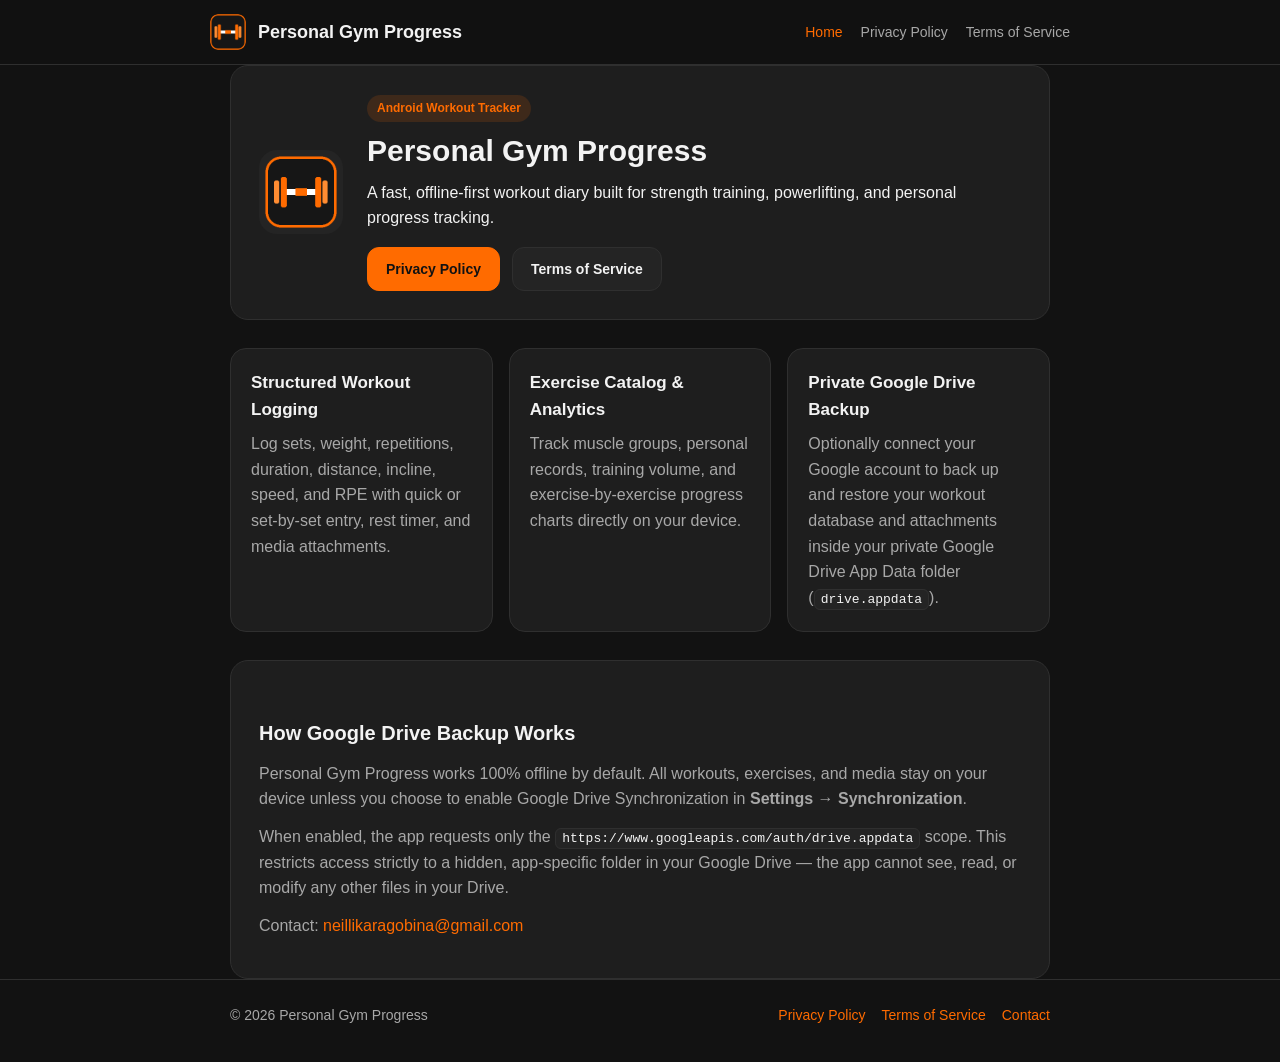
==== index.html @ 7e3b6cdd "feat: add GitHub Pages site, privacy policy, and terms of service" ====
<!DOCTYPE html>
<html lang="en">
<head>
  <meta charset="UTF-8">
  <meta name="viewport" content="width=device-width, initial-scale=1.0">
  <title>Personal Gym Progress — Workout &amp; Strength Diary</title>
  <meta name="description" content="Personal Gym Progress is an offline-first workout and powerlifting tracking app for Android with optional private Google Drive AppData backup.">
  <link rel="icon" type="image/png" href="assets/logo.png">
  <link rel="stylesheet" href="styles.css">
</head>
<body>
  <header class="site-header">
    <div class="container header-inner">
      <a class="brand" href="index.html">
        <img src="assets/logo.png" alt="Personal Gym Progress logo">
        <span>Personal Gym Progress</span>
      </a>
      <nav class="nav" aria-label="Main navigation">
        <a class="active" href="index.html">Home</a>
        <a href="privacy.html">Privacy Policy</a>
        <a href="terms.html">Terms of Service</a>
      </nav>
    </div>
  </header>

  <main class="container">
    <section class="hero">
      <img src="assets/logo.png" alt="Personal Gym Progress icon">
      <div>
        <span class="badge">Android Workout Tracker</span>
        <h1>Personal Gym Progress</h1>
        <p class="lead">
          A fast, offline-first workout diary built for strength training, powerlifting, and personal progress tracking.
        </p>
        <div class="actions">
          <a class="btn btn-primary" href="privacy.html">Privacy Policy</a>
          <a class="btn" href="terms.html">Terms of Service</a>
        </div>
      </div>
    </section>

    <section class="grid" aria-label="Key features">
      <article class="card">
        <h3>Structured Workout Logging</h3>
        <p>
          Log sets, weight, repetitions, duration, distance, incline, speed, and RPE with quick or set-by-set entry, rest timer, and media attachments.
        </p>
      </article>
      <article class="card">
        <h3>Exercise Catalog &amp; Analytics</h3>
        <p>
          Track muscle groups, personal records, training volume, and exercise-by-exercise progress charts directly on your device.
        </p>
      </article>
      <article class="card">
        <h3>Private Google Drive Backup</h3>
        <p>
          Optionally connect your Google account to back up and restore your workout database and attachments inside your private Google Drive App Data folder (<code>drive.appdata</code>).
        </p>
      </article>
    </section>

    <section class="doc-card">
      <h2>How Google Drive Backup Works</h2>
      <p>
        Personal Gym Progress works 100% offline by default. All workouts, exercises, and media stay on your device unless you choose to enable Google Drive Synchronization in <strong>Settings → Synchronization</strong>.
      </p>
      <p>
        When enabled, the app requests only the <code>https://www.googleapis.com/auth/drive.appdata</code> scope. This restricts access strictly to a hidden, app-specific folder in your Google Drive — the app cannot see, read, or modify any other files in your Drive.
      </p>
      <p>
        Contact: <a href="mailto:neillikaragobina@gmail.com">neillikaragobina@gmail.com</a>
      </p>
    </section>
  </main>

  <footer class="site-footer">
    <div class="container footer-inner">
      <span>© 2026 Personal Gym Progress</span>
      <div class="footer-links">
        <a href="privacy.html">Privacy Policy</a>
        <a href="terms.html">Terms of Service</a>
        <a href="mailto:neillikaragobina@gmail.com">Contact</a>
      </div>
    </div>
  </footer>
</body>
</html>
---- styles.css ----
:root {
  --bg: #121212;
  --surface: #1e1e1e;
  --surface-elevated: #242424;
  --border: #2f2f2f;
  --text: #f3f3f3;
  --text-secondary: #a8a8a8;
  --primary: #ff6b00;
  --primary-soft: rgba(255, 107, 0, 0.14);
}

* {
  box-sizing: border-box;
}

html,
body {
  margin: 0;
  padding: 0;
  background-color: var(--bg);
  color: var(--text);
  font-family: -apple-system, BlinkMacSystemFont, "Segoe UI", Roboto, Inter, sans-serif;
  line-height: 1.6;
}

a {
  color: var(--primary);
  text-decoration: none;
}

a:hover {
  text-decoration: underline;
}

.container {
  max-width: 860px;
  margin: 0 auto;
  padding: 0 20px;
}

.site-header {
  border-bottom: 1px solid var(--border);
  background-color: rgba(18, 18, 18, 0.92);
  position: sticky;
  top: 0;
  backdrop-filter: blur(8px);
}

.header-inner {
  display: flex;
  align-items: center;
  justify-content: space-between;
  gap: 16px;
  min-height: 64px;
  flex-wrap: wrap;
  padding: 10px 0;
}

.brand {
  display: inline-flex;
  align-items: center;
  gap: 12px;
  color: var(--text);
  font-weight: 700;
  font-size: 18px;
}

.brand:hover {
  text-decoration: none;
}

.brand img {
  width: 36px;
  height: 36px;
  border-radius: 8px;
  object-fit: contain;
}

.nav {
  display: flex;
  align-items: center;
  gap: 18px;
  flex-wrap: wrap;
}

.nav a {
  color: var(--text-secondary);
  font-size: 14px;
  font-weight: 500;
}

.nav a:hover,
.nav a.active {
  color: var(--primary);
}

main {
  padding: 40px 0 64px;
}

.hero {
  display: flex;
  align-items: center;
  gap: 24px;
  padding: 28px;
  background: var(--surface);
  border: 1px solid var(--border);
  border-radius: 18px;
  margin-bottom: 28px;
}

.hero img {
  width: 84px;
  height: 84px;
  border-radius: 18px;
  flex-shrink: 0;
  background: var(--surface-elevated);
  padding: 6px;
}

.badge {
  display: inline-block;
  font-size: 12px;
  font-weight: 600;
  color: var(--primary);
  background: var(--primary-soft);
  padding: 4px 10px;
  border-radius: 999px;
  margin-bottom: 10px;
}

h1 {
  margin: 0 0 10px;
  font-size: 30px;
  line-height: 1.25;
}

h2 {
  margin: 28px 0 12px;
  font-size: 20px;
}

p {
  margin: 0 0 12px;
  color: var(--text-secondary);
}

.lead {
  font-size: 16px;
  color: var(--text);
  margin-bottom: 16px;
}

.actions {
  display: flex;
  gap: 12px;
  flex-wrap: wrap;
}

.btn {
  display: inline-flex;
  align-items: center;
  justify-content: center;
  min-height: 44px;
  padding: 0 18px;
  border-radius: 12px;
  font-weight: 600;
  font-size: 14px;
  border: 1px solid var(--border);
  background: var(--surface-elevated);
  color: var(--text);
}

.btn-primary {
  background: var(--primary);
  border-color: var(--primary);
  color: #121212;
}

.btn:hover {
  text-decoration: none;
  opacity: 0.92;
}

.grid {
  display: grid;
  grid-template-columns: repeat(auto-fit, minmax(240px, 1fr));
  gap: 16px;
  margin-bottom: 28px;
}

.card {
  background: var(--surface);
  border: 1px solid var(--border);
  border-radius: 16px;
  padding: 20px;
}

.card h3 {
  margin: 0 0 8px;
  font-size: 17px;
  color: var(--text);
}

.card p:last-child {
  margin-bottom: 0;
}

.doc-card {
  background: var(--surface);
  border: 1px solid var(--border);
  border-radius: 18px;
  padding: 28px;
}

.doc-card ul {
  margin: 8px 0 16px;
  padding-left: 20px;
  color: var(--text-secondary);
}

.doc-card li {
  margin-bottom: 6px;
}

.meta {
  font-size: 13px;
  color: var(--text-secondary);
  margin-bottom: 20px;
}

code {
  background: var(--surface-elevated);
  border: 1px solid var(--border);
  border-radius: 6px;
  padding: 2px 6px;
  font-size: 13px;
  color: var(--text);
}

.site-footer {
  border-top: 1px solid var(--border);
  padding: 24px 0 36px;
  font-size: 14px;
  color: var(--text-secondary);
}

.footer-inner {
  display: flex;
  justify-content: space-between;
  align-items: center;
  gap: 16px;
  flex-wrap: wrap;
}

.footer-links {
  display: flex;
  gap: 16px;
  flex-wrap: wrap;
}

@media (max-width: 600px) {
  .hero {
    flex-direction: column;
    align-items: flex-start;
    padding: 20px;
  }

  h1 {
    font-size: 24px;
  }

  .doc-card {
    padding: 20px;
  }
}
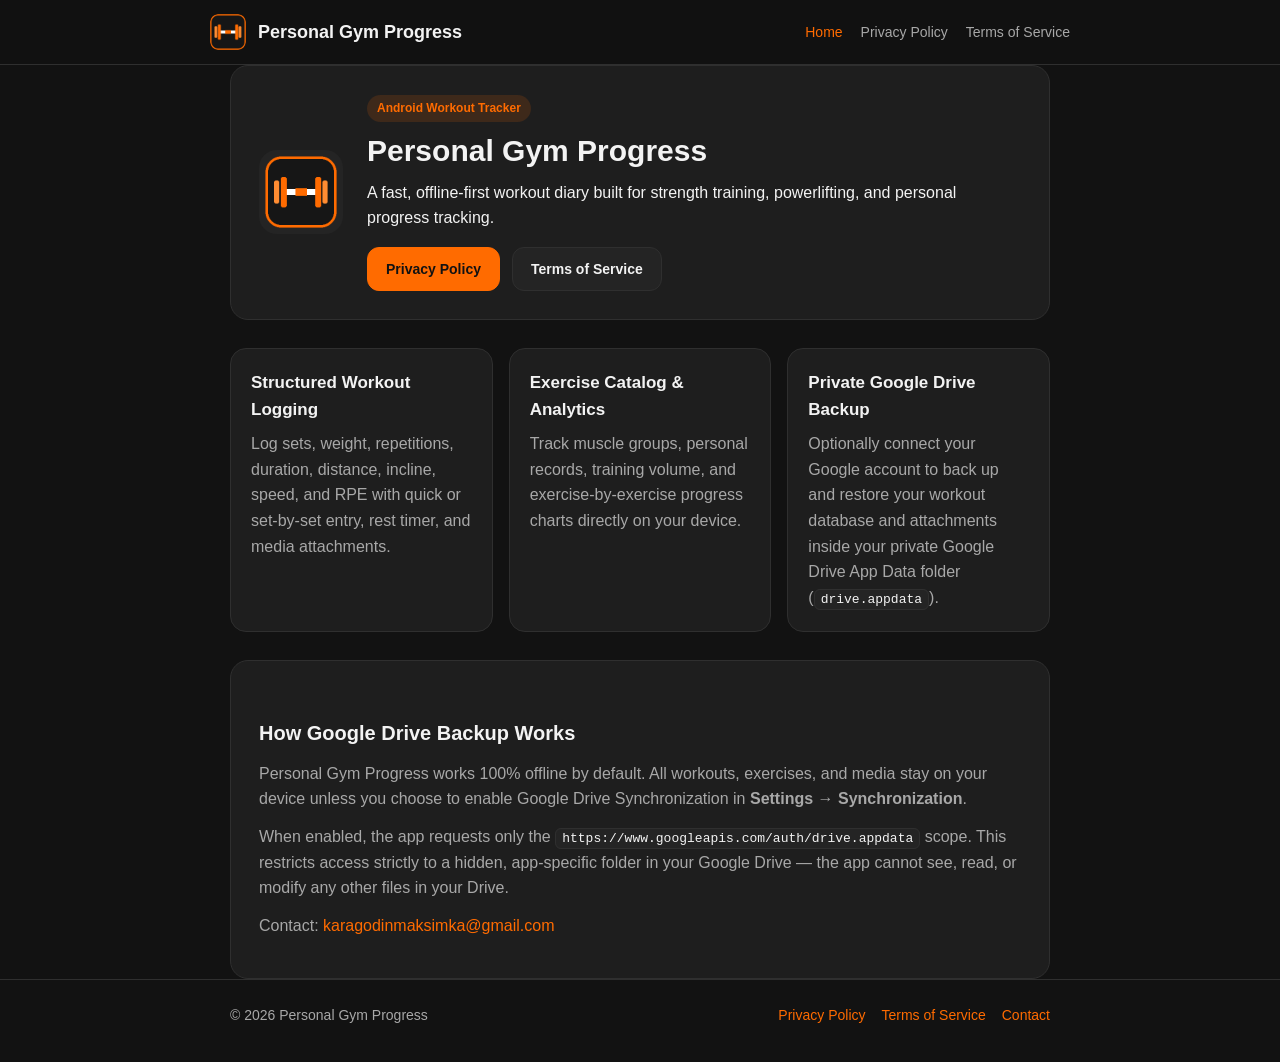
==== commit c9d39517: "chore: update contact email to karagodinmaksimka@gmail.com" ====
--- a/index.html
+++ b/index.html
@@ -69,7 +69,7 @@
         When enabled, the app requests only the <code>https://www.googleapis.com/auth/drive.appdata</code> scope. This restricts access strictly to a hidden, app-specific folder in your Google Drive — the app cannot see, read, or modify any other files in your Drive.
       </p>
       <p>
-        Contact: <a href="mailto:neillikaragobina@gmail.com">neillikaragobina@gmail.com</a>
+        Contact: <a href="mailto:karagodinmaksimka@gmail.com">karagodinmaksimka@gmail.com</a>
       </p>
     </section>
   </main>
@@ -80,7 +80,7 @@
       <div class="footer-links">
         <a href="privacy.html">Privacy Policy</a>
         <a href="terms.html">Terms of Service</a>
-        <a href="mailto:neillikaragobina@gmail.com">Contact</a>
+        <a href="mailto:karagodinmaksimka@gmail.com">Contact</a>
       </div>
     </div>
   </footer>
